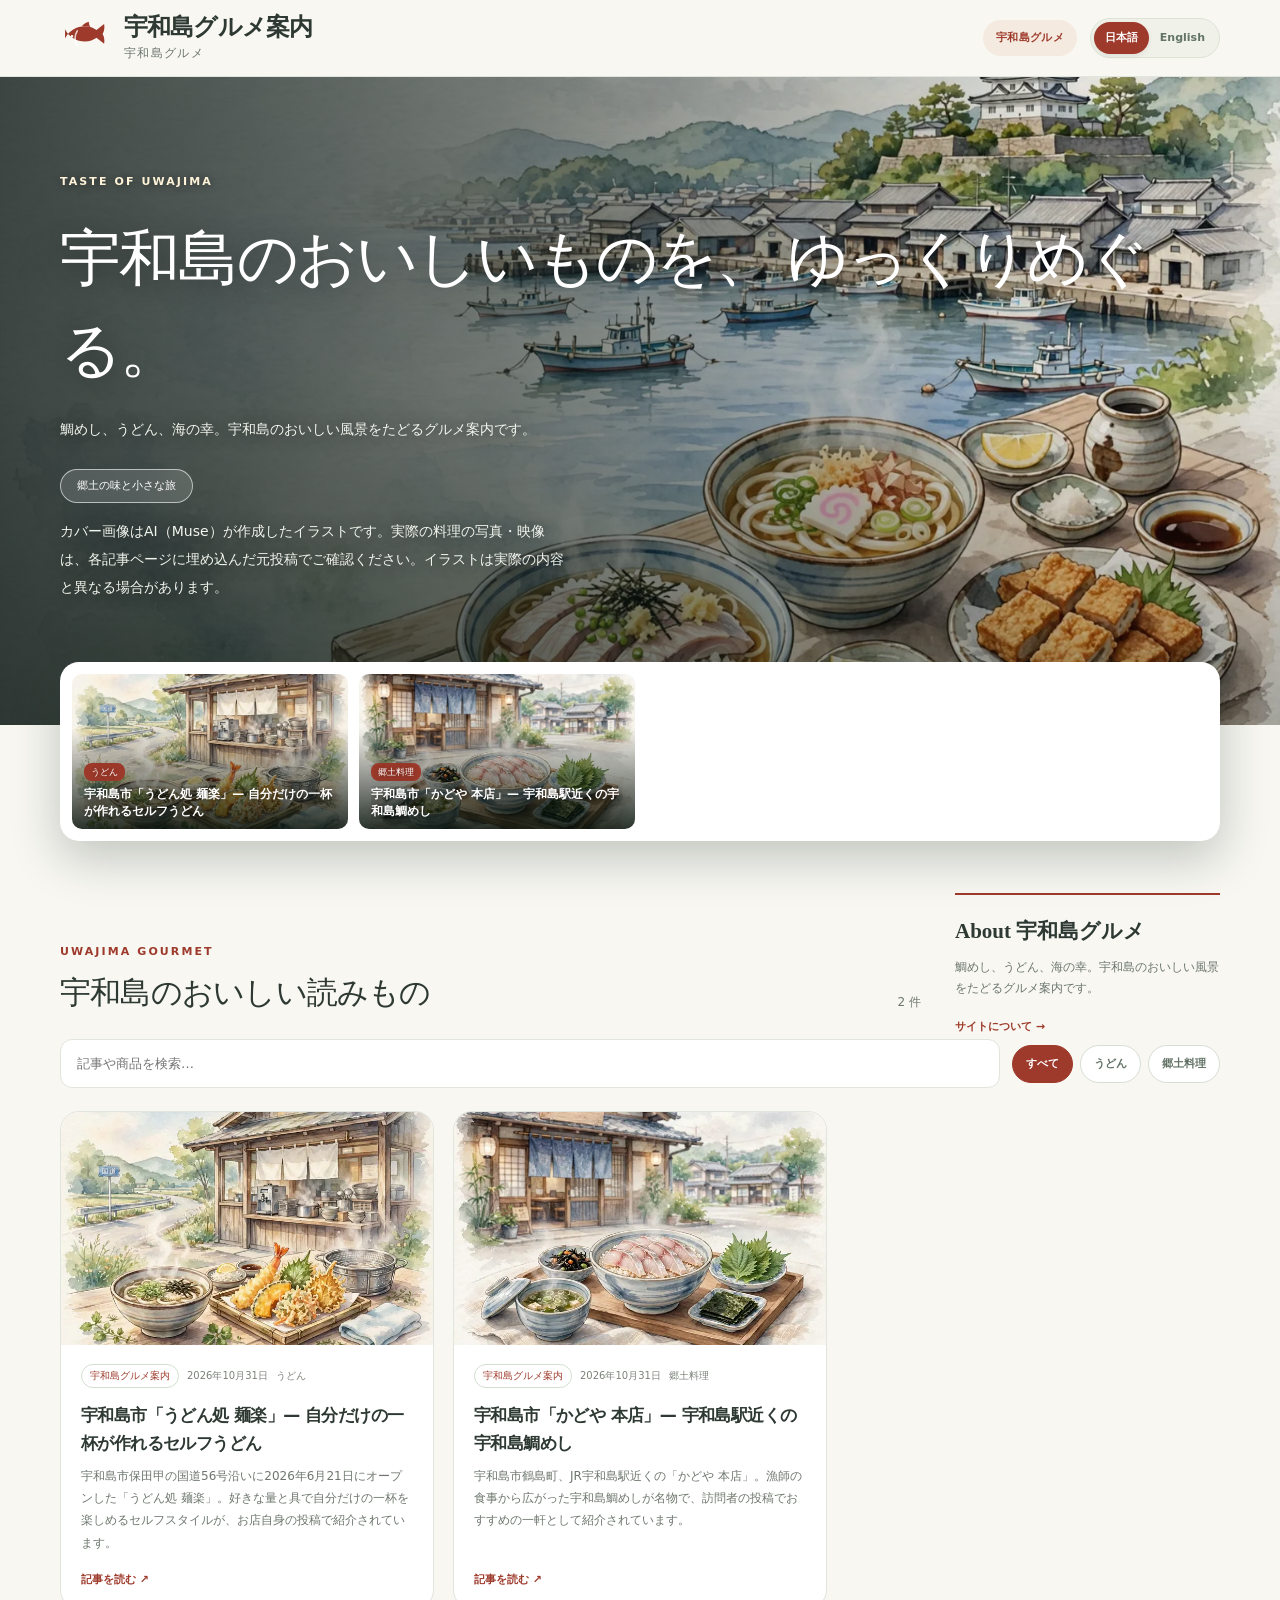
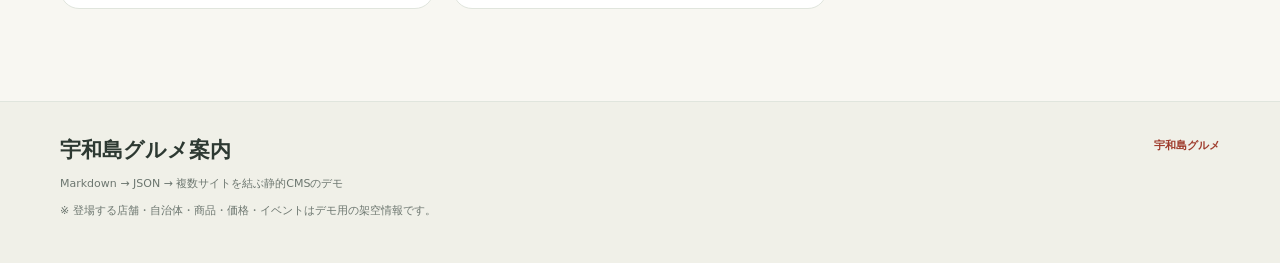
==== index.html @ 1f4f0f93 "Initial Uwajima gourmet site with 2 articles" ====
<!doctype html><html lang="ja"><head><meta charset="utf-8"><meta name="viewport" content="width=device-width,initial-scale=1"><meta name="description" content="Markdownから生成した静的JSONサイト"><meta http-equiv="Content-Security-Policy" content="default-src 'self'; script-src 'self' https://www.instagram.com https://www.threads.net https://www.threads.com; frame-src https://www.instagram.com https://www.threads.net https://www.threads.com; style-src 'self' 'unsafe-hashes' 'sha256-xK+TcQ9StFcaVVSroz1BgC50XqBvx1GcKyflF9XE4A0=' 'sha256-l6khRnjaVBZm7Z9S5+A/4ZrRnU7hBbTAGeVNTXpAbwU='; img-src 'self' data:; connect-src 'self'; object-src 'none'; base-uri 'self'; form-action 'none'"><title>宇和島グルメ案内</title><link rel="stylesheet" href="assets/style.css"></head><body><div id="app" data-default="uwajima" data-root="./" data-mode="site" data-site-id="uwajima" data-portal-url=""><p class="loading">読み込み中…</p></div><noscript>JavaScriptを有効にしてください。</noscript><script src="assets/app.js" defer></script></body></html>
---- assets/style.css ----
:root{--bg:#f8f7f2;--ink:#2d3932;--muted:#6c766f;--line:#e0e5dd;--accent:#416851;--accentsoft:#edf3eb;--paper:#fff;--round:19px;--shadow:0 18px 48px rgba(37,57,42,.075)}*{box-sizing:border-box}html{scroll-behavior:smooth}body{margin:0;background:var(--bg);color:var(--ink);font:15px/1.8 -apple-system,BlinkMacSystemFont,'Noto Sans JP','Hiragino Kaku Gothic ProN',system-ui,sans-serif}button,input{font:inherit}button{cursor:pointer}a{color:inherit;text-decoration:none}a:hover{color:var(--accent)}img{max-width:100%}h1,h2,h3,p{margin-top:0}[hidden]{display:none!important}.container{width:min(1160px,calc(100% - 48px));margin:auto}.topbar{position:sticky;top:0;z-index:5;background:rgba(248,247,242,.97);backdrop-filter:blur(13px);border-bottom:1px solid var(--line)}.topline{display:flex;gap:18px;align-items:center;justify-content:space-between;min-height:76px}.brand{display:flex;align-items:center;gap:12px;min-width:0}.brandicon{width:42px;height:42px;display:grid;place-items:center;border-radius:13px;background:var(--accent);color:white;font:26px Georgia,serif}.brandname{display:block;font-family:Georgia,'Noto Serif JP',serif;font-size:24px;font-weight:700;line-height:1.1;letter-spacing:-.035em}.brandsub{display:block;font-size:12px;color:var(--muted);letter-spacing:.11em;line-height:1.4;margin-top:5px}.links{display:flex;align-items:center;gap:6px;flex-wrap:wrap;justify-content:flex-end}.links a{font-size:11px;font-weight:700;letter-spacing:.025em;border-radius:100px;padding:8px 13px;white-space:nowrap}.links a.selected{background:var(--accentsoft);color:var(--accent)}.cartbadge{display:inline-block;background:var(--accent);color:white;border-radius:15px;font-size:9px;min-width:17px;text-align:center;padding:0 4px}.mobilehint{display:none}.hero{background:linear-gradient(115deg,#e3eade,#f2dfc7);position:relative;overflow:hidden}.hero:before{content:"";position:absolute;width:370px;height:370px;border-radius:100%;right:-55px;top:-160px;background:rgba(255,255,255,.28)}.hero:after{content:"✳";position:absolute;right:10%;bottom:-150px;font:350px Georgia,serif;line-height:1;color:rgba(74,110,81,.09);transform:rotate(-16deg)}.hero.town{background:linear-gradient(110deg,#d9ebec,#eaf1e2)}.hero.town:after{content:"⌂";color:rgba(66,106,118,.09)}.hero.fruit{background:linear-gradient(110deg,#f6e6d2,#f7e0d9)}.hero.fruit:after{content:"◌";color:rgba(166,95,70,.13)}.heroinner{position:relative;z-index:1;padding:70px 0 77px;max-width:1160px;margin:auto}.kicker{font-size:11px;letter-spacing:.19em;font-weight:800;color:var(--accent)}.hero h1{font:500 clamp(35px,5vw,61px)/1.5 Georgia,'Noto Serif JP',serif;letter-spacing:-.035em;margin:19px 0;color:#263c31;white-space:pre-line}.hero p{font-size:14px;max-width:565px;color:#5c6a60;line-height:2}.hero .subpill{display:inline-flex;border:1px solid color-mix(in srgb,var(--accent) 35%,transparent);border-radius:100px;color:var(--accent);font-size:11px;padding:6px 16px;margin-top:12px;background:rgba(255,255,255,.28)}.section{padding:52px 0}.sectiontitle{display:flex;justify-content:space-between;align-items:end;margin-bottom:25px;gap:16px}.sectiontitle h2{font:500 31px/1.35 Georgia,'Noto Serif JP',serif;letter-spacing:-.025em;margin:8px 0 0}.sectiontitle .caption{font-size:12px;color:var(--muted);margin:0}.siteintro{display:grid;grid-template-columns:repeat(3,1fr);gap:18px;margin-bottom:50px}.siteitem{border:1px solid var(--line);background:white;border-radius:18px;padding:22px 23px;transition:transform .15s,border-color .15s;display:flex;gap:12px;align-items:start}.siteitem:hover{transform:translateY(-3px);border-color:var(--accent)}.siteemoji{width:45px;height:45px;border-radius:15px;background:var(--accentsoft);display:grid;place-items:center;font-size:23px;flex:none}.siteitem strong{font-size:15px}.siteitem span{display:block;font-size:11px;color:var(--muted);line-height:1.8;margin-top:4px}.tools{display:flex;gap:12px;flex-wrap:wrap;align-items:center;margin-bottom:23px}.search{background:#fff;border:1px solid var(--line);padding:12px 16px;border-radius:12px;min-width:220px;flex:1;font-size:13px;outline-color:var(--accent)}.chips{display:flex;flex-wrap:wrap;gap:7px}.chip{border:1px solid #d7dfd5;color:#617165;padding:8px 13px;background:#fff;border-radius:30px;font-size:11px;font-weight:700}.chip.active{background:var(--accent);color:white;border-color:var(--accent)}.grid{display:grid;grid-template-columns:repeat(3,minmax(0,1fr));gap:19px}.tile{border-radius:var(--round);background:var(--paper);border:1px solid var(--line);overflow:hidden;display:flex;flex-direction:column;transition:transform .18s,border-color .18s,box-shadow .18s}.tile:hover{transform:translateY(-4px);box-shadow:var(--shadow);border-color:#b3c6b6}.tile-image{width:100%;height:auto;display:block;background:#e8e4d8}.tile-content{display:flex;flex-direction:column;flex:1;padding:19px 20px 18px}.tile-meta{display:flex;gap:8px;align-items:center;flex-wrap:wrap;color:#7b8279;font-size:10px}.tag{color:var(--accent);border:1px solid #d2dfd1;border-radius:20px;padding:2px 8px;font-size:10px}.tile h3{font-size:17px;line-height:1.65;margin:13px 0 8px;letter-spacing:-.035em}.tile p{font-size:12px;color:#6e776e;line-height:1.85;margin-bottom:16px}.tile-foot{margin-top:auto;display:flex;gap:10px;justify-content:space-between;align-items:center}.more{color:var(--accent);font-size:11px;font-weight:800}.price{font-size:19px;font-weight:750;color:#a65e42}.price small{font-size:10px;font-weight:400;color:#777}.pillbutton{border:1px solid var(--accent);background:var(--accent);color:white;border-radius:30px;padding:7px 15px;font-size:11px;font-weight:700}.pillbutton.ghost{background:white;color:var(--accent)}.pillbutton:hover{opacity:.85}.introgrid{display:grid;grid-template-columns:1fr 265px;gap:34px}.rightnote{border-top:2px solid var(--accent);padding-top:22px}.rightnote h3{font:600 21px Georgia,serif;margin-bottom:12px}.rightnote p{font-size:12px;color:var(--muted)}.article{display:grid;grid-template-columns:minmax(0,1fr) 260px;gap:34px;align-items:start}.articlehead{padding:44px 0 32px;background:linear-gradient(105deg,var(--accentsoft),#f5eddf)}.articlehead h1{font:500 clamp(29px,4vw,44px)/1.52 Georgia,'Noto Serif JP',serif;margin:12px 0 0;overflow-wrap:anywhere}.paper{border:1px solid var(--line);border-radius:19px;background:#fff;padding:32px;overflow-wrap:anywhere}.articlecover{width:100%;height:auto;border-radius:11px;margin-bottom:26px}.prose{font-size:14px;line-height:2.15}.prose h2{font-size:20px;margin-top:30px;border-left:4px solid var(--accent);padding-left:12px}.prose h3{font-size:17px}.prose img{display:block;margin:22px auto;max-width:100%;height:auto;border-radius:10px}.prose p{margin-bottom:18px}.prose a{color:var(--accent);font-weight:600;text-decoration:underline;text-underline-offset:3px}.prose a:hover{text-decoration-thickness:2px}.prose ul{padding-left:20px}.prose table{width:100%;border-collapse:collapse;margin:4px 0 24px;font-size:13px;line-height:1.75}.prose th,.prose td{border:1px solid var(--line);padding:9px 12px;text-align:left;vertical-align:top}.prose th{background:var(--accentsoft);font-weight:700}.prose tbody tr:nth-child(even){background:#fafaf6}.prose td:first-child{font-weight:600}.prose pre{overflow-x:auto;background:#f4f4ee;border:1px solid var(--line);border-radius:10px;padding:14px 16px;font-size:12.5px;line-height:1.7;margin:4px 0 22px}.prose code{font-family:ui-monospace,SFMono-Regular,Menlo,Consolas,monospace}.backlink{display:inline-flex;margin-top:25px;color:var(--accent);font-weight:800;font-size:12px}.info{padding:17px;background:var(--accentsoft);border-radius:13px;font-size:12px;color:#5f6e62;margin-top:18px}.info.warn{background:#fff4e5;color:#956044;border:1px solid #efd7b9}.cross{margin-top:45px;padding-top:20px;border-top:1px solid var(--line)}.cross h2{font:500 25px Georgia,serif}.crosslinks{display:grid;grid-template-columns:repeat(2,minmax(0,1fr));gap:14px}.crosslink{display:flex;align-items:center;gap:12px;border:1px solid var(--line);padding:9px;background:white;border-radius:12px;min-width:0}.crosslink img{width:78px;height:58px;object-fit:cover;border-radius:7px;flex:none}.crosslink strong{font-size:12px;line-height:1.5;display:block}.crosslink span{font-size:10px;color:var(--muted)}.lead{font:500 18px/1.85 Georgia,serif}.purchase{display:flex;align-items:end;justify-content:space-between;gap:12px;background:#f8f6ef;padding:18px;border-radius:13px;margin-top:25px}.purchase .pillbutton{font-size:13px;padding:12px 18px}.toolbar{display:flex;align-items:center;justify-content:space-between;gap:12px;margin-bottom:24px}.notice{font-size:12px;color:#926148;background:#fff1e7;border:1px solid #eed6c2;border-radius:10px;padding:12px 16px}.cartrow{display:grid;grid-template-columns:90px 1fr auto;align-items:center;gap:17px;border-bottom:1px solid var(--line);padding:19px 0}.cartrow img{width:90px;height:67px;object-fit:cover;border-radius:9px}.cartrow h3{font-size:15px;margin-bottom:4px}.cartrow p{font-size:11px;color:var(--muted);margin:0}.cartctrl{display:flex;align-items:center;gap:9px}.cartctrl button{border:1px solid var(--line);background:#fff;padding:4px 10px;border-radius:8px}.total{display:flex;align-items:center;justify-content:space-between;font-size:20px;font-weight:bold;margin:30px 0}.servicegrid{display:grid;grid-template-columns:repeat(3,minmax(0,1fr));gap:12px;margin:0 0 35px}.service{padding:17px 20px;background:white;border:1px solid var(--line);border-radius:14px;font-size:13px;font-weight:700;color:#466f78;display:flex;align-items:center;gap:10px}.footer{margin-top:40px;border-top:1px solid var(--line);background:#f0f0e8;padding:34px 0}.footerinner{display:flex;align-items:start;justify-content:space-between;gap:24px}.footer strong{font:600 21px Georgia,serif}.footer p{font-size:11px;color:var(--muted);margin:8px 0}.footlinks{display:flex;gap:16px;flex-wrap:wrap}.footlinks a{font-size:11px;font-weight:700;color:var(--accent)}.sisterlinks{align-items:center}.sisterlabel{font-size:11px;font-weight:800;color:var(--muted)}.empty{padding:35px;border:1px dashed #ccd5ca;border-radius:14px;text-align:center;color:var(--muted)}.loading{padding:50px;text-align:center}.sr-only{position:absolute;width:1px;height:1px;overflow:hidden;clip:rect(0,0,0,0)}
@media(max-width:950px){.grid{grid-template-columns:repeat(2,minmax(0,1fr))}.siteintro{grid-template-columns:repeat(2,minmax(0,1fr))}.introgrid,.article{grid-template-columns:1fr}.rightnote{display:none}.links{gap:0}.links a{padding:8px 9px}.heroinner{padding:58px 0}}
@media(max-width:600px){.container{width:calc(100% - 30px)}.topline{min-height:80px;display:block;padding:12px 0}.brand{margin-bottom:8px}.brandicon{width:33px;height:33px;font-size:19px}.brandname{font-size:19px}.brandsub{display:none}.links{justify-content:flex-start;gap:2px}.links a{font-size:10px;padding:5px 8px}.heroinner{padding:38px 0 44px}.hero h1{font-size:35px}.hero p{font-size:12px}.hero:after{font-size:210px;bottom:-85px}.section{padding:36px 0}.siteintro,.grid,.crosslinks,.servicegrid{grid-template-columns:1fr}.sectiontitle h2{font-size:25px}.paper{padding:20px}.articlehead{padding:27px 0}.cartrow{grid-template-columns:65px 1fr}.cartrow img{width:65px;height:58px}.cartctrl{grid-column:2}.purchase{display:block}.purchase button{margin-top:16px}.footerinner{display:block}.footlinks{margin-top:16px}.tile-content{padding:16px}.prose table{display:block;overflow-x:auto;-webkit-overflow-scrolling:touch}.prose th,.prose td{padding:8px 10px}.prose table:has(>thead>tr>:nth-child(2):last-child){overflow:visible}.prose table:has(>thead>tr>:nth-child(2):last-child) thead{display:none}.prose table:has(>thead>tr>:nth-child(2):last-child) tbody,.prose table:has(>thead>tr>:nth-child(2):last-child) tr{display:block}.prose table:has(>thead>tr>:nth-child(2):last-child) tr{border:1px solid var(--line);border-radius:12px;margin-bottom:12px;overflow:hidden;background:#fff}.prose table:has(>thead>tr>:nth-child(2):last-child) td{display:block;border:none;padding:6px 14px 12px}.prose table:has(>thead>tr>:nth-child(2):last-child) td:first-child{background:var(--accentsoft);font-weight:700;white-space:normal;padding:8px 14px;margin-bottom:6px}.prose table:not(:has(>thead>tr>:nth-child(2):last-child)) th,.prose table:not(:has(>thead>tr>:nth-child(2):last-child)) td{min-width:112px}}
@media(prefers-reduced-motion:reduce){html{scroll-behavior:auto}.tile,.siteitem{transition:none}}
/* Bi-lingual navigation and photographic Miyagi gourmet hero. */
.header-right{display:flex;align-items:center;gap:13px;justify-content:flex-end;flex-wrap:wrap}
.language-switch{display:inline-flex;background:#f0f1e9;border:1px solid #dde3d6;padding:3px;border-radius:40px;white-space:nowrap}
.language-switch button{border:0;background:transparent;padding:6px 11px;color:#627367;border-radius:30px;font-size:11px;font-weight:750}
.language-switch button.chosen{background:var(--accent);color:#fff;box-shadow:0 2px 5px #00000014}
.hero.uwajima{background:#38302a;color:#fff}
.hero.uwajima .hero-photo{position:absolute;inset:0;width:100%;height:100%;object-fit:cover;display:block}
.hero.uwajima:before{display:none}
.hero.uwajima:after{content:none}
.hero.uwajima .heroinner{isolation:isolate}
.hero.uwajima h1{color:#fff;text-shadow:0 2px 20px #00000070}
.hero.uwajima .kicker{color:#fae0b5}
.hero.uwajima p{color:#fff0d9;max-width:510px;text-shadow:0 1px 12px #00000065}
.hero.uwajima .subpill{background:#ffffff1f;border-color:#ffffff80;color:#fff}
.site-link-label{color:var(--accent)!important;font-weight:700!important}
@media(max-width:1060px){.header-right{gap:6px}.links a{padding:6px 8px}}
@media(max-width:720px){.header-right{justify-content:flex-start}.language-switch{margin-top:4px}.hero.uwajima .hero-photo{object-position:56% center}.hero.uwajima:before{display:block;background:linear-gradient(90deg,#221b14bb,transparent);inset:0;width:auto;height:auto;border-radius:0}.hero.uwajima .heroinner{padding:55px 0 65px}}


/* Editorial photographic style, with fully localized HTML text over image assets. */
.hero{background:#22312b;min-height:440px;isolation:isolate}
.hero .hero-photo{position:absolute;inset:0;width:100%;height:100%;display:block;object-fit:cover;object-position:center 47%;z-index:-2}
.hero:before,.hero.uwajima:before{content:"";display:block;position:absolute;inset:0;width:100%;height:100%;border-radius:0;background:linear-gradient(90deg,rgba(10,22,19,.79) 0%,rgba(13,24,20,.56) 39%,rgba(13,22,19,.07) 84%),linear-gradient(0deg,rgba(11,20,15,.30),transparent 55%);z-index:-1;pointer-events:none}
.hero:after,.hero.town:after,.hero.fruit:after,.hero.uwajima:after{content:none;display:none}
.hero.town,.hero.fruit,.hero.bakery,.hero.uwajima,.hero.portal{background-color:#284034}
.hero .heroinner{position:relative;z-index:1;padding:90px 0 110px}
.hero h1,.hero.uwajima h1{color:#fff;text-shadow:0 4px 30px rgba(0,0,0,.38)}
.hero p,.hero.uwajima p{color:#f3f6ee;text-shadow:0 1px 15px rgba(0,0,0,.5)}
.hero .kicker,.hero.uwajima .kicker{color:#fff3d9;text-shadow:0 1px 8px #0007}
.hero .subpill,.hero.uwajima .subpill{color:white;border-color:#fff9;background:#ffffff24;backdrop-filter:blur(8px)}
.hero.fruit .hero-photo{object-position:center 48%}
.hero.town .hero-photo{object-position:center 50%}
.hero.bakery .hero-photo{object-position:center 50%}
.siteintro{grid-template-columns:repeat(4,minmax(0,1fr));gap:15px;margin-bottom:51px}
.siteitem{display:block;padding:0;overflow:hidden;min-width:0;box-shadow:0 5px 20px #20351f0a}
.siteitem-photo{display:block;overflow:hidden;height:156px;margin:0!important;background:#dde4d6}
.siteitem-photo img{width:100%;height:100%;display:block;object-fit:cover;transition:transform .3s}
.siteitem:hover .siteitem-photo img{transform:scale(1.045)}
.siteitem-info{padding:17px 19px 20px}
.siteitem-info strong{display:block;font-size:17px;line-height:1.45;margin:6px 0}
.siteitem-info .siteitem-type{font-size:10px;color:var(--accent);font-weight:800;letter-spacing:.07em}
.siteitem-info .siteitem-description{font-size:11px;line-height:1.7;color:#68766e;display:block;min-height:38px}
.siteitem-info .site-link-label{display:block;margin-top:14px}
.feature-wrap{position:relative;z-index:2;margin-top:-63px}
.photo-features{display:grid;grid-template-columns:repeat(4,minmax(0,1fr));gap:11px;padding:12px;background:#fff;border-radius:19px;box-shadow:0 16px 48px #172a2040}
.photo-feature{position:relative;height:155px;overflow:hidden;display:block;border-radius:10px;background:#dce8df}
.photo-feature:after{content:"";position:absolute;inset:0;background:linear-gradient(0deg,#05100ad9,transparent 65%)}
.photo-feature img{width:100%;height:100%;display:block;object-fit:cover;transition:transform .3s}
.photo-feature:hover img{transform:scale(1.07)}
.feature-caption{position:absolute;z-index:1;bottom:10px;left:12px;right:12px;color:#fff;text-shadow:0 1px 8px #000a}
.feature-caption small{display:inline-block;font-size:9px;background:var(--accent);color:#fff;padding:1px 7px;border-radius:8px;margin-bottom:5px}
.feature-caption strong{display:block;font-size:12px;line-height:1.35;max-height:3em;overflow:hidden}
@media(max-width:1000px){.siteintro{grid-template-columns:repeat(2,minmax(0,1fr))}.photo-feature{height:138px}.hero .heroinner{padding:70px 0 103px}}
@media(max-width:650px){.hero{min-height:385px}.hero .heroinner{padding:55px 0 100px}.hero:before{background:linear-gradient(90deg,#102015d9,rgba(12,28,19,.56) 75%,#0b261f35)}.siteintro{gap:12px}.siteitem-photo{height:112px}.siteitem-info{padding:12px}.siteitem-info strong{font-size:14px}.siteitem-info .siteitem-description{min-height:0}.photo-features{grid-template-columns:repeat(2,minmax(0,1fr));gap:8px;padding:8px;border-radius:14px}.feature-wrap{margin-top:-53px}.photo-feature{height:128px}.feature-caption strong{font-size:11px}}

/* Editorial vector logos, replacing the temporary h./house/emoji marks. */
.brandicon{width:52px;height:52px;flex:none;display:inline-flex;align-items:center;justify-content:center;background:transparent!important;color:#4a755f;border-radius:0!important;font-size:inherit;overflow:visible}
.brandicon svg{display:block;width:49px;height:49px;max-width:none;flex:none}
.brandicon-portal{color:#55785c}
.brandicon-bakery{color:#9b6a36}
.brandicon-town{color:#517c55}
.brandicon-fruit{color:#e77e2a}
.brandicon-gourmet{color:#143c47}
.brandicon-gourmet svg{width:54px}
.brandicon-uwajima{color:#9e3a2b}
@media(max-width:650px){.brandicon{width:39px;height:39px}.brandicon svg{width:38px;height:38px}.brandicon-gourmet svg{width:42px}}

.embed{display:flex;justify-content:center;margin:0 auto 24px;max-width:560px}
.embed blockquote{width:100%}
.heronote{font-size:11px;color:#7a847b;margin-top:14px;max-width:680px;line-height:1.9}
.mapbox{margin-top:26px;border:1px solid var(--line);border-radius:13px;padding:18px;background:#fbfaf5}.mapbox h3{font-size:15px;margin-bottom:10px}.maplinks{display:flex;gap:10px;flex-wrap:wrap}.mapbox p{font-size:11px;color:var(--muted);margin:10px 0 0}

/* Article page: left sidebar with site note + SNS embed (trial, 2026-10-26) */
.article{grid-template-columns:350px minmax(0,1fr)}
.leftnote{position:sticky;top:96px;border-top:2px solid var(--accent);padding-top:22px}
.leftnote h3{font:600 21px Georgia,serif;margin-bottom:12px}
.leftnote p{font-size:12px;color:var(--muted)}
.leftnote .embed{margin:24px 0 0;max-width:100%}
@media(max-width:950px){.article{grid-template-columns:1fr}.leftnote{position:static}}
.tsub{display:block;font-size:.6em;font-weight:500;letter-spacing:.02em;opacity:.72;margin-top:.16em}

/* Cover images: show the whole image at its natural aspect ratio, never cropped to a fixed frame (2026-10-26) */
.tile-image,.articlecover{aspect-ratio:auto;object-fit:initial}
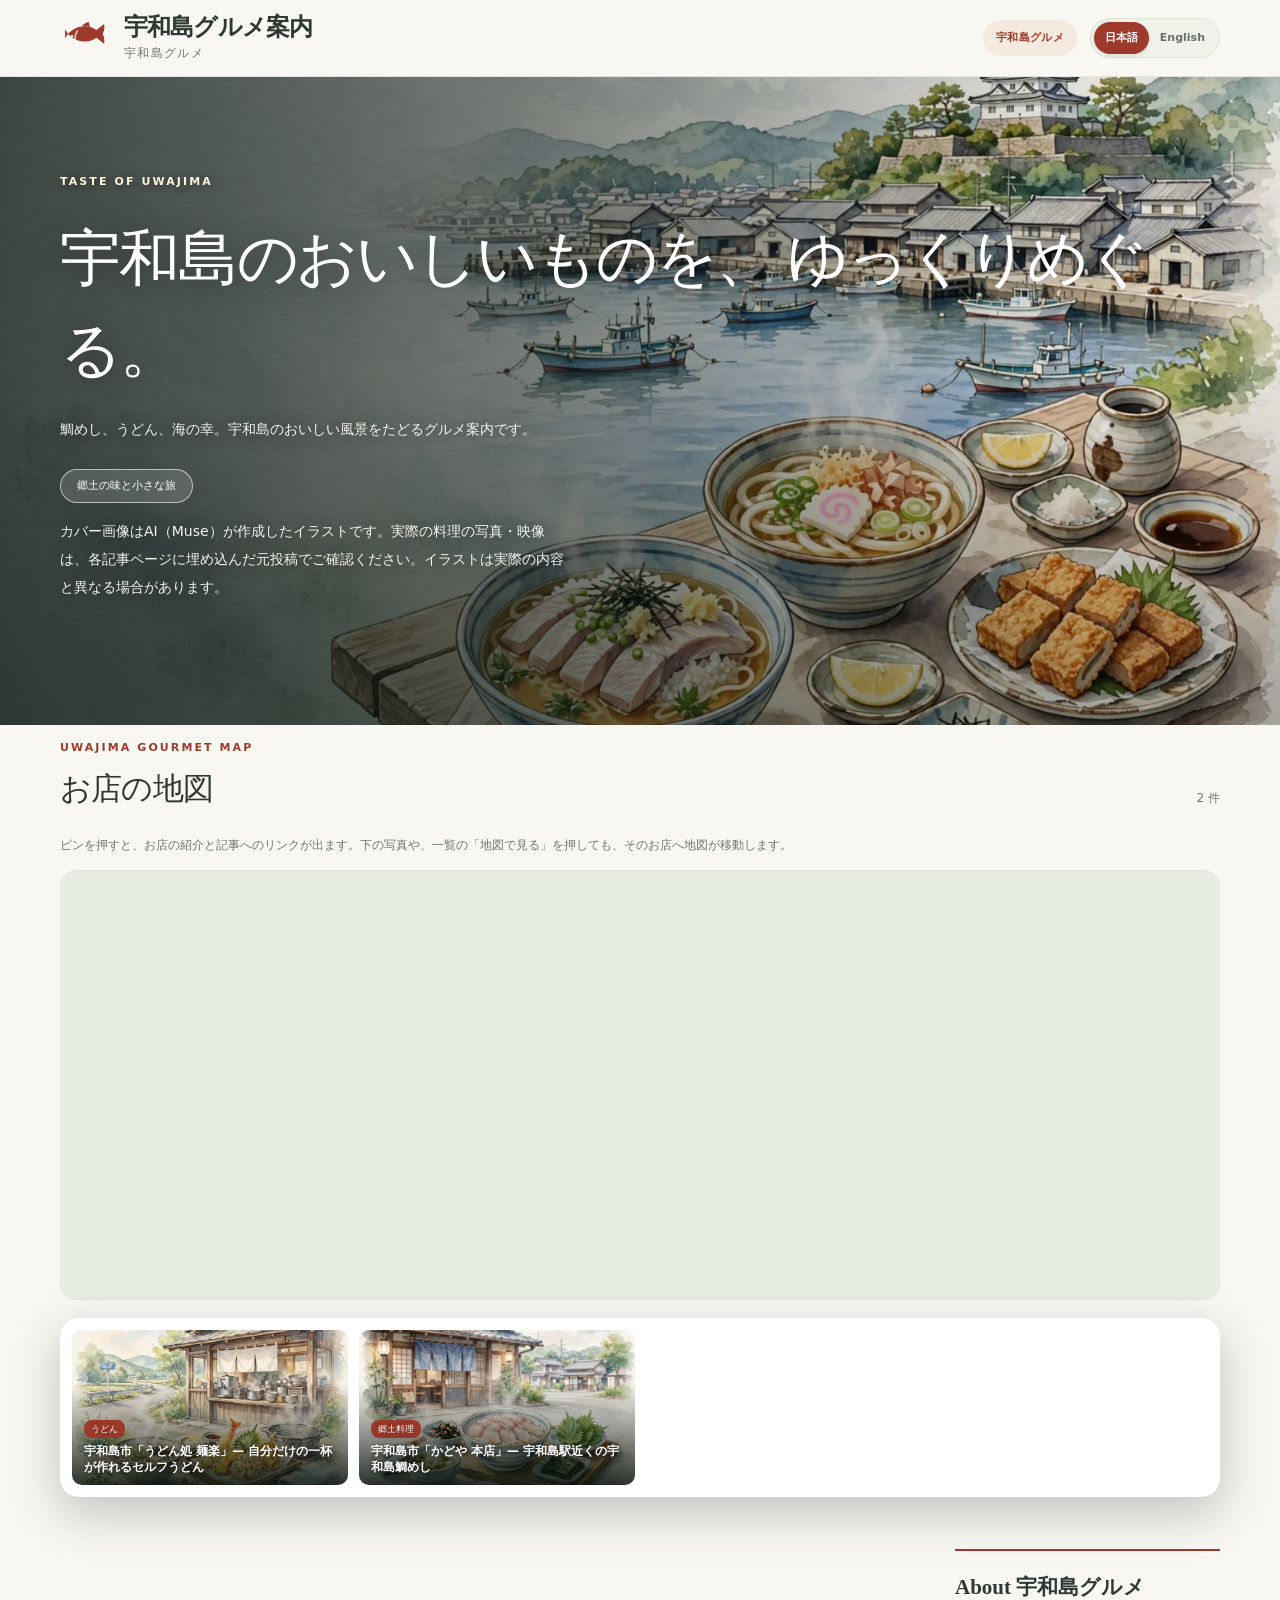
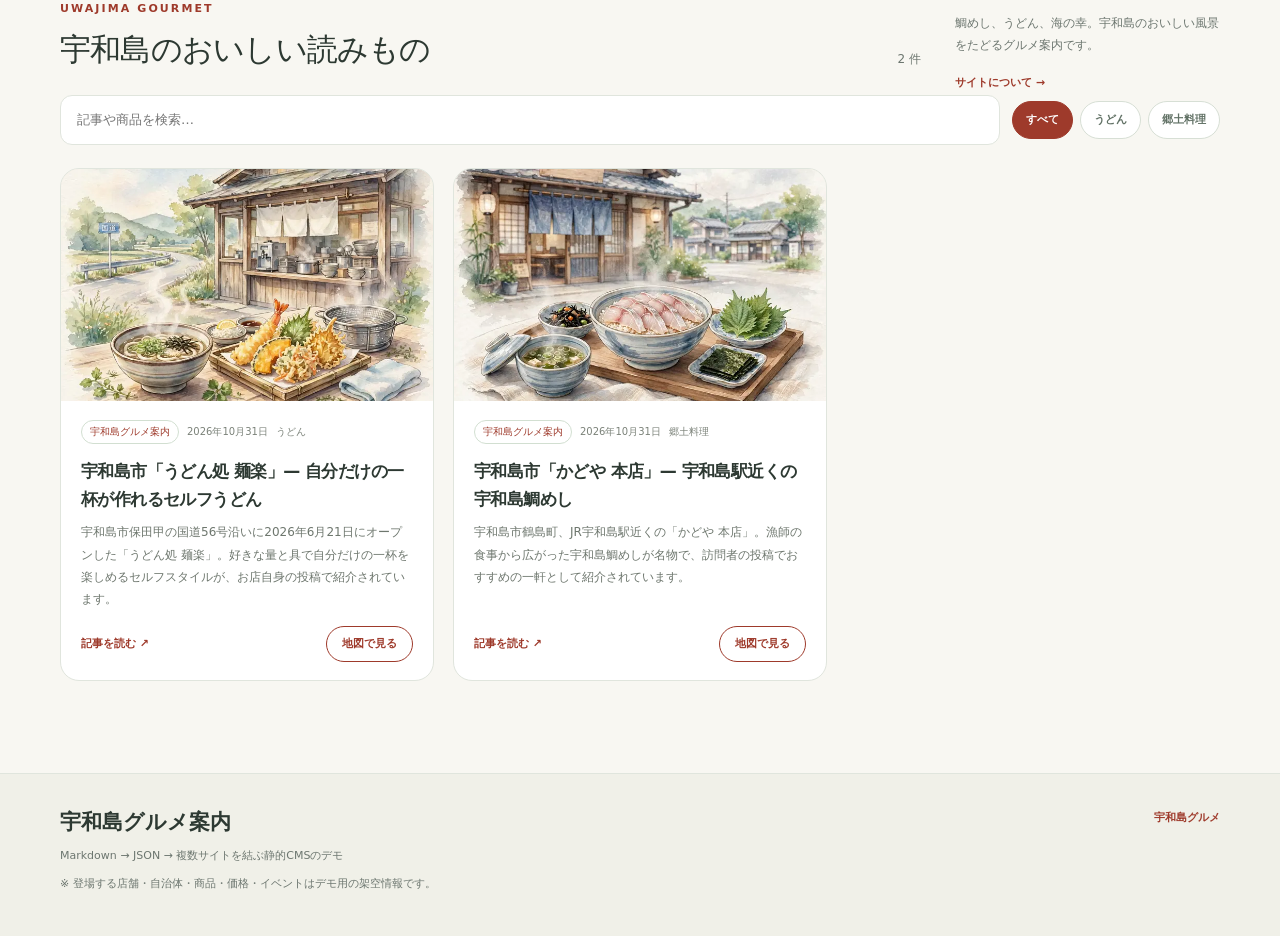
==== commit 8e3a5940: "Add Tendo-style shop map: Leaflet pins, 5 map styles, lat/lng for 2 shops" ====
--- a/index.html
+++ b/index.html
@@ -1 +1 @@
-<!doctype html><html lang="ja"><head><meta charset="utf-8"><meta name="viewport" content="width=device-width,initial-scale=1"><meta name="description" content="Markdownから生成した静的JSONサイト"><meta http-equiv="Content-Security-Policy" content="default-src 'self'; script-src 'self' https://www.instagram.com https://www.threads.net https://www.threads.com; frame-src https://www.instagram.com https://www.threads.net https://www.threads.com; style-src 'self' 'unsafe-hashes' 'sha256-xK+TcQ9StFcaVVSroz1BgC50XqBvx1GcKyflF9XE4A0=' 'sha256-l6khRnjaVBZm7Z9S5+A/4ZrRnU7hBbTAGeVNTXpAbwU='; img-src 'self' data:; connect-src 'self'; object-src 'none'; base-uri 'self'; form-action 'none'"><title>宇和島グルメ案内</title><link rel="stylesheet" href="assets/style.css"></head><body><div id="app" data-default="uwajima" data-root="./" data-mode="site" data-site-id="uwajima" data-portal-url=""><p class="loading">読み込み中…</p></div><noscript>JavaScriptを有効にしてください。</noscript><script src="assets/app.js" defer></script></body></html>+<!doctype html><html lang="ja"><head><meta charset="utf-8"><meta name="viewport" content="width=device-width,initial-scale=1"><meta name="description" content="Markdownから生成した静的JSONサイト"><meta http-equiv="Content-Security-Policy" content="default-src 'self'; script-src 'self' https://www.instagram.com https://www.threads.net https://www.threads.com; frame-src https://www.instagram.com https://www.threads.net https://www.threads.com; style-src 'self' 'unsafe-hashes' 'sha256-xK+TcQ9StFcaVVSroz1BgC50XqBvx1GcKyflF9XE4A0=' 'sha256-l6khRnjaVBZm7Z9S5+A/4ZrRnU7hBbTAGeVNTXpAbwU='; img-src 'self' data: https://tile.openstreetmap.jp https://tile.openstreetmap.org https://cyberjapandata.gsi.go.jp https://*.basemaps.cartocdn.com; connect-src 'self'; object-src 'none'; base-uri 'self'; form-action 'none'"><title>宇和島グルメ案内</title><link rel="stylesheet" href="assets/style.css"></head><body><div id="app" data-default="uwajima" data-root="./" data-mode="site" data-site-id="uwajima" data-portal-url=""><p class="loading">読み込み中…</p></div><noscript>JavaScriptを有効にしてください。</noscript><script src="assets/app.js" defer></script></body></html>
--- a/assets/style.css
+++ b/assets/style.css
@@ -85,3 +85,23 @@
 
 /* Cover images: show the whole image at its natural aspect ratio, never cropped to a fixed frame (2026-10-26) */
 .tile-image,.articlecover{aspect-ratio:auto;object-fit:initial}
+
+/* Uwajima gourmet map (Leaflet, self-hosted) */
+.mapsection{padding-top:8px}
+.maplead{font-size:12px;color:var(--muted);margin-bottom:14px}
+.gourmetmap{height:430px;border:1px solid var(--line);border-radius:16px;overflow:hidden;background:#e8ede4;position:relative;z-index:0}
+.gourmetmap .leaflet-popup-content{font-size:12px;line-height:1.7}
+.gourmetmap .leaflet-popup-content strong{font-size:13px}
+.gourmetmap .leaflet-popup-content a{color:var(--accent);font-weight:700}
+.mapfallback{padding:22px;font-size:12px;color:var(--muted)}
+.mapattr{font-size:10px;color:var(--muted);margin-top:8px}
+.mapattr a{text-decoration:underline}
+@media(max-width:600px){.gourmetmap{height:330px}}
+
+/* Map style selector (Uwajima) */
+.mapstylebar{display:flex;gap:2px;background:rgba(255,255,255,.92);padding:3px;border-radius:999px;box-shadow:0 4px 14px rgba(34,48,42,.22)}
+.mapstylebar button{border:0;background:transparent;color:#43534a;font-size:11px;line-height:1;padding:6px 8px;border-radius:999px;cursor:pointer;font-family:inherit;white-space:nowrap}
+.mapstylebar button.active{background:var(--accent);color:#fff;font-weight:700}
+/* Uwajima top: the photo list follows the map — cancel the hero-overlap pull-up so it never covers the map or its attribution, and keep the gap snug */
+.mapsection{padding-bottom:16px}
+.mapsection+.feature-wrap{margin-top:2px}
